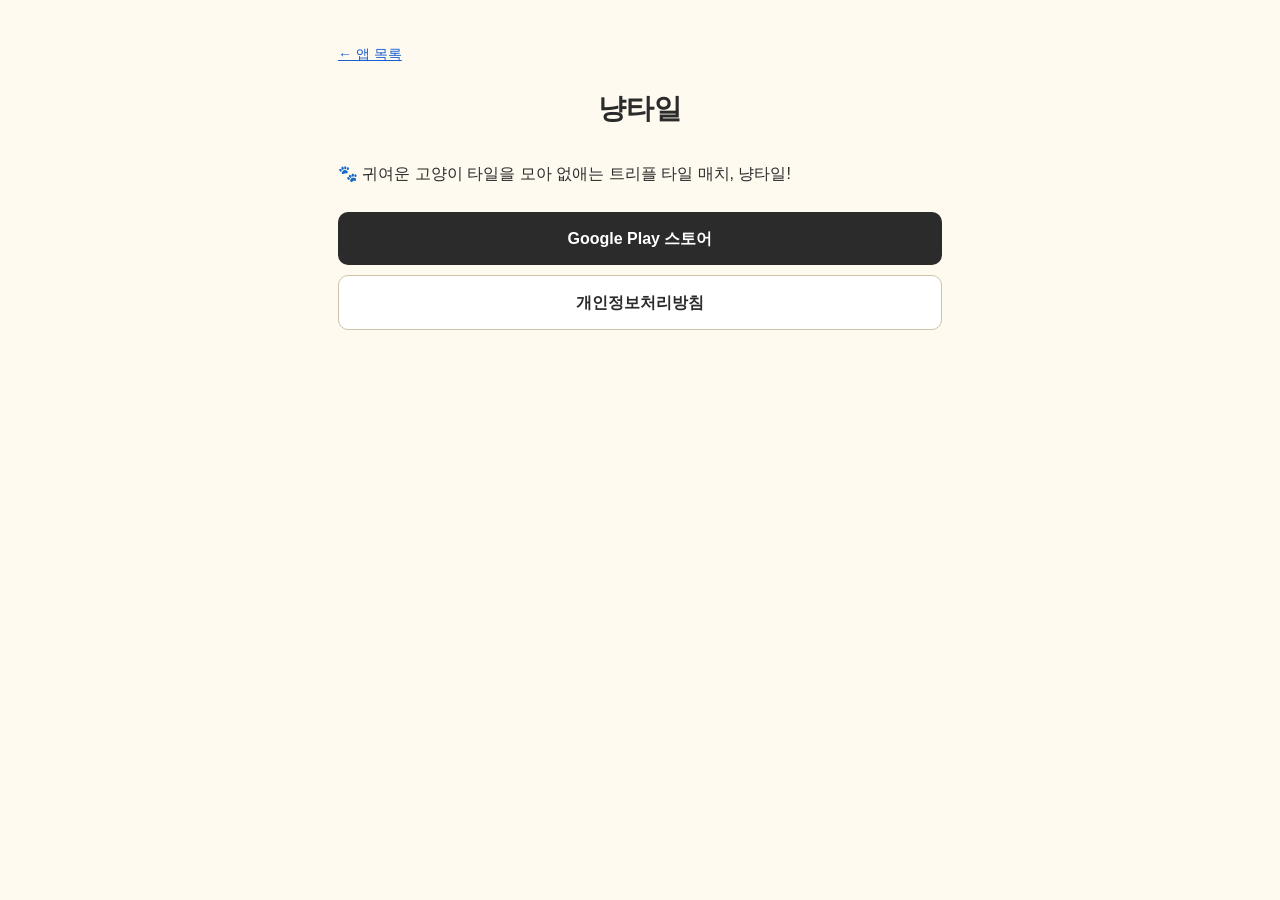
==== nyangtile/index.html @ f9ec8106 "Add files via upload" ====
<!doctype html>
<html lang="ko">
<head>
<meta charset="utf-8">
<meta name="viewport" content="width=device-width, initial-scale=1">
<title>냥타일 - 싱벙한거니</title>
<link rel="stylesheet" href="../style.css">
</head>
<body><div class="wrap"><a class="back" href="../">← 앱 목록</a>

<h1>냥타일</h1>
<p>🐾 귀여운 고양이 타일을 모아 없애는 트리플 타일 매치, 냥타일!</p>
<div class="btns">
<a class="btn" href="https://play.google.com/store/apps/details?id=smile.nyangtile">Google Play 스토어</a>
<a class="btn sub" href="https://app.notion.com/p/1dd837a8cbe580efb5e5e6adc38f2913">개인정보처리방침</a>
</div>

</div></body>
</html>
---- style.css ----
*{box-sizing:border-box}
body{margin:0;background:#fffaf0;color:#2b2b2b;font-family:-apple-system,'Malgun Gothic','Apple SD Gothic Neo',sans-serif;line-height:1.7}
.wrap{max-width:640px;margin:0 auto;padding:40px 18px 60px}
h1{font-size:28px;text-align:center;margin:0 0 28px}
h2{font-size:19px;margin:30px 0 8px}
a{color:#1a5fd0}
.list{display:flex;flex-direction:column;gap:10px;margin:0 0 36px}
.item{display:block;padding:16px 18px;background:#fff;border:1px solid #ecdfc4;border-radius:12px;color:#2b2b2b;text-decoration:none;font-weight:700;font-size:17px}
.item small{display:block;font-weight:400;color:#777;font-size:14px;margin-top:2px}
.contact{text-align:center;color:#555}
.btns{display:flex;flex-direction:column;gap:10px;margin:24px 0}
.btn{display:block;text-align:center;padding:13px;border-radius:10px;background:#2b2b2b;color:#fff;text-decoration:none;font-weight:700}
.btn.sub{background:#fff;color:#2b2b2b;border:1px solid #cfc3a8}
.back{display:inline-block;margin-bottom:18px;font-size:14px}
table{border-collapse:collapse;width:100%;font-size:14px;margin:10px 0}
th,td{border:1px solid #ddd;padding:8px;text-align:left;vertical-align:top}
th{background:#f4ecd8}
ul{padding-left:20px}
.note{font-size:14px;color:#666}
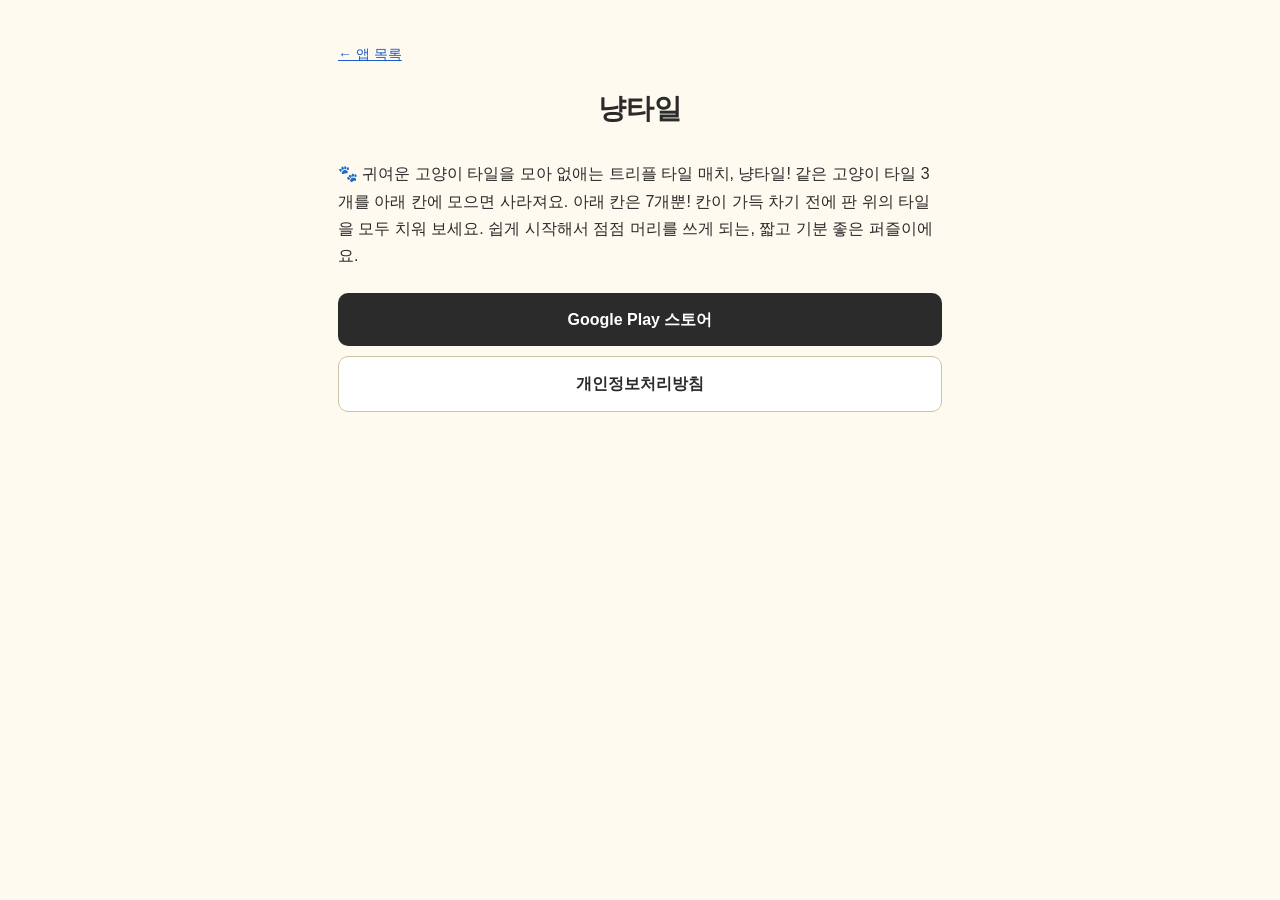
==== commit a2708912: "Update index.html" ====
--- a/nyangtile/index.html
+++ b/nyangtile/index.html
@@ -9,7 +9,11 @@
 <body><div class="wrap"><a class="back" href="../">← 앱 목록</a>
 
 <h1>냥타일</h1>
-<p>🐾 귀여운 고양이 타일을 모아 없애는 트리플 타일 매치, 냥타일!</p>
+<p>🐾 귀여운 고양이 타일을 모아 없애는 트리플 타일 매치, 냥타일!
+
+같은 고양이 타일 3개를 아래 칸에 모으면 사라져요.
+아래 칸은 7개뿐! 칸이 가득 차기 전에 판 위의 타일을 모두 치워 보세요.
+쉽게 시작해서 점점 머리를 쓰게 되는, 짧고 기분 좋은 퍼즐이에요.</p>
 <div class="btns">
 <a class="btn" href="https://play.google.com/store/apps/details?id=smile.nyangtile">Google Play 스토어</a>
 <a class="btn sub" href="https://app.notion.com/p/1dd837a8cbe580efb5e5e6adc38f2913">개인정보처리방침</a>
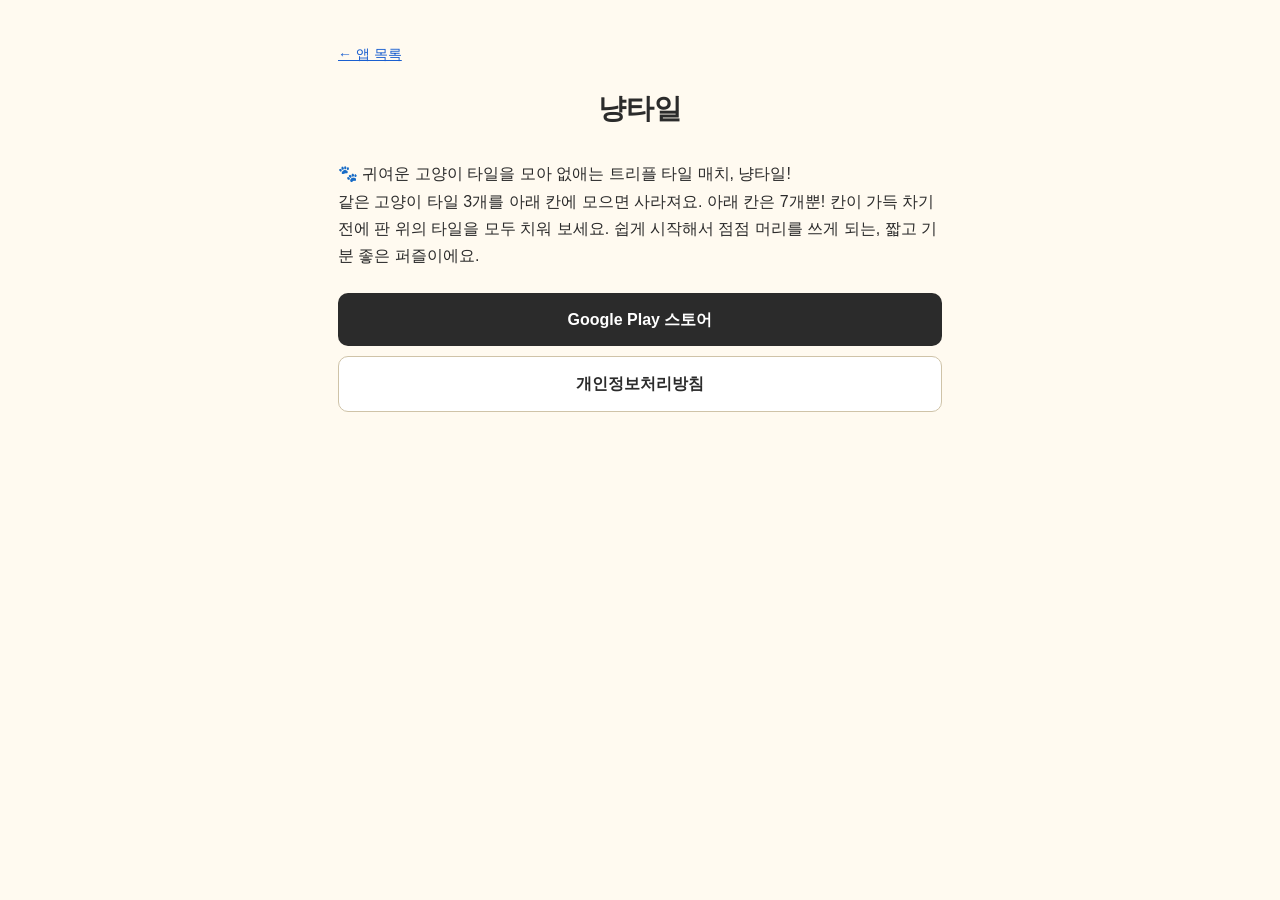
==== commit b821cf6a: "Update index.html" ====
--- a/nyangtile/index.html
+++ b/nyangtile/index.html
@@ -9,7 +9,7 @@
 <body><div class="wrap"><a class="back" href="../">← 앱 목록</a>
 
 <h1>냥타일</h1>
-<p>🐾 귀여운 고양이 타일을 모아 없애는 트리플 타일 매치, 냥타일!
+<p>🐾 귀여운 고양이 타일을 모아 없애는 트리플 타일 매치, 냥타일!<br>
 
 같은 고양이 타일 3개를 아래 칸에 모으면 사라져요.
 아래 칸은 7개뿐! 칸이 가득 차기 전에 판 위의 타일을 모두 치워 보세요.
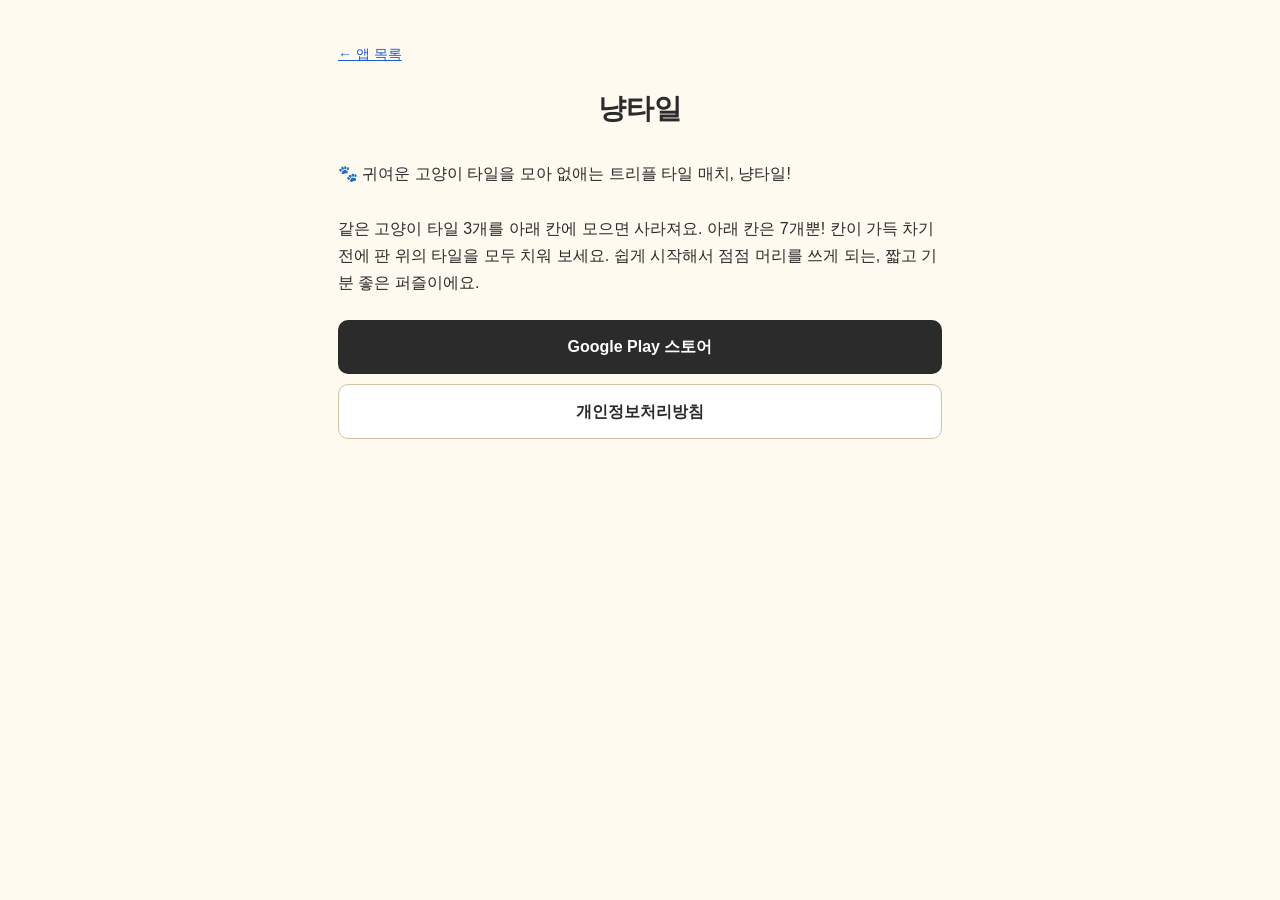
==== commit f0822770: "Update index.html" ====
--- a/nyangtile/index.html
+++ b/nyangtile/index.html
@@ -9,7 +9,7 @@
 <body><div class="wrap"><a class="back" href="../">← 앱 목록</a>
 
 <h1>냥타일</h1>
-<p>🐾 귀여운 고양이 타일을 모아 없애는 트리플 타일 매치, 냥타일!<br>
+<p>🐾 귀여운 고양이 타일을 모아 없애는 트리플 타일 매치, 냥타일!<br><br>
 
 같은 고양이 타일 3개를 아래 칸에 모으면 사라져요.
 아래 칸은 7개뿐! 칸이 가득 차기 전에 판 위의 타일을 모두 치워 보세요.
